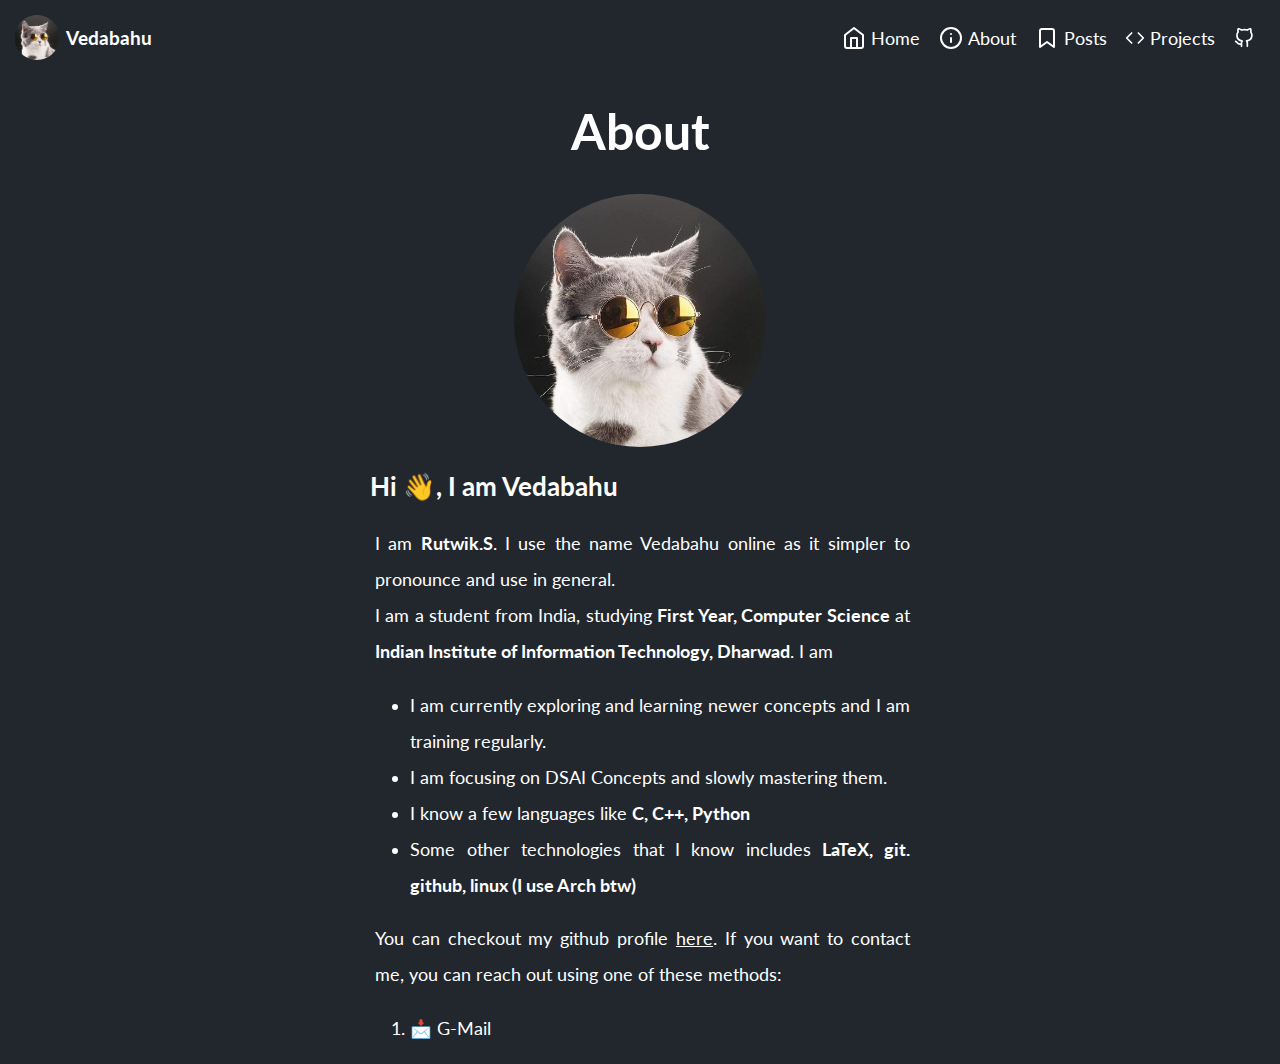
==== about/index.html @ dca1c697 "Initial Commit" ====
<!DOCTYPE html>
<html lang="en">
    <head>
        <meta charset="UTF-8" />
        <meta name="viewport" content="width=device-width, initial-scale=1.0" />
        <link rel="shortcut icon" href="../79869936.jpeg" type="image/x-icon" />
        <link rel="preconnect" href="https://fonts.googleapis.com" />
        <link rel="preconnect" href="https://fonts.gstatic.com" crossorigin />
        <link
            href="https://fonts.googleapis.com/css2?family=Lato:ital,wght@0,100;0,300;0,400;0,700;0,900;1,100;1,300;1,400;1,700;1,900&display=swap"
            rel="stylesheet"
        />
        <title>About me</title>
        <style>
            body {
                font-family: Lato, sans-serif;
                background-color: #22272e;
                color: #ffffff;
                min-height: calc(100vh - 30px);
            }

            header {
                display: flex;
                height: 3%;
                justify-content: space-between;
                /* padding-top: 10px; */
            }

            .intro {
                display: flex;
                min-width: 10%;
                max-width: 25%;
                margin: 0% 0% auto 0%;
                align-items: center;

                img {
                    width: 45px;
                    height: 45px;
                    border-radius: 50%;
                    padding: 0% 5%;
                }
            }

            .links {
                display: flex;
                min-width: 430px;
                width: 23%;
                justify-content: space-between;
                align-items: center;

                div {
                    padding-right: 3%;
                    justify-content: center;

                    svg {
                        fill: none;
                        stroke: #ffffff;
                        stroke-width: 2;
                        transition: 0.3s;
                        height: 35%;
                        padding-right: 5px;
                    }

                    a {
                        display: flex;
                        font-size: large;
                        color: #ffffff;
                        text-decoration: none;
                        transition: 0.3s;
                        align-items: center;
                    }

                    a:hover {
                        color: aqua;

                        svg {
                            stroke: aqua;
                        }
                    }
                }
            }

            h1 {
                text-align: center;
                font-size: calc(1.618 * 17.5px * 1.75); /* golden ratio */
            }

            .avatar {
                display: block;
                height: 20%;
                width: 20%;
                margin: 20px auto;
                border-radius: 50%;
            }

            .main-content {
                max-width: 42.18dvw;
                font-size: 17.5px;
                margin: auto;
                line-height: 4dvh;
                text-align: justify;
                p {
                    padding-left: 5px;
                }

                a {
                    color: inherit;
                }

                strong {
                    font-weight: 700;
                }
            }

            /* p {
                max-width: 1000px;
                font-size: large;
                line-height: 5dvh;
                margin: auto;
            } */
        </style>
    </head>

    <body>
        <header>
            <div class="intro">
                <img src="../79869936.jpeg" alt="Avatar" />
                <h3>Vedabahu</h3>
            </div>
            <div class="links">
                <div class="nav-link">
                    <a href="../index.html">
                        <svg
                            xmlns="http://www.w3.org/2000/svg"
                            width="24"
                            height="24"
                            viewBox="0 0 24 24"
                            fill="none"
                            stroke="currentColor"
                            stroke-width="2"
                            stroke-linecap="round"
                            stroke-linejoin="round"
                            class="feather feather-home"
                        >
                            <path
                                d="M3 9l9-7 9 7v11a2 2 0 0 1-2 2H5a2 2 0 0 1-2-2z"
                            ></path>
                            <polyline points="9 22 9 12 15 12 15 22"></polyline>
                        </svg>
                        Home
                    </a>
                </div>
                <div class="nav-link">
                    <a href="./index.html">
                        <svg
                            xmlns="http://www.w3.org/2000/svg"
                            width="24"
                            height="24"
                            viewBox="0 0 24 24"
                            fill="none"
                            stroke="currentColor"
                            stroke-width="2"
                            stroke-linecap="round"
                            stroke-linejoin="round"
                            class="feather feather-info"
                        >
                            <circle cx="12" cy="12" r="10"></circle>
                            <line x1="12" y1="16" x2="12" y2="12"></line>
                            <line x1="12" y1="8" x2="12.01" y2="8"></line>
                        </svg>
                        About
                    </a>
                </div>
                <div class="nav-link">
                    <a href="../posts/index.html">
                        <svg
                            xmlns="http://www.w3.org/2000/svg"
                            width="24"
                            height="24"
                            viewBox="0 0 24 24"
                            fill="none"
                            stroke="currentColor"
                            stroke-width="2"
                            stroke-linecap="round"
                            stroke-linejoin="round"
                            class="feather feather-bookmark"
                        >
                            <path
                                d="M19 21l-7-5-7 5V5a2 2 0 0 1 2-2h10a2 2 0 0 1 2 2z"
                            ></path>
                        </svg>
                        Posts
                    </a>
                </div>
                <div class="nav-link">
                    <a href="../projects/index.html">
                        <svg
                            xmlns="http://www.w3.org/2000/svg"
                            width="20"
                            height="20"
                            viewBox="0 0 24 24"
                            fill="none"
                            stroke-width="1"
                            stroke-linecap="round"
                            stroke-linejoin="round"
                            class="feather feather-code"
                        >
                            <polyline points="16 18 22 12 16 6"></polyline>
                            <polyline points="8 6 2 12 8 18"></polyline>
                        </svg>
                        Projects
                    </a>
                </div>
                <div class="nav-link">
                    <a
                        href="https://github.com/Vedabahu"
                        target="_blank"
                        rel="noopener noreferrer"
                    >
                        <svg
                            xmlns="http://www.w3.org/2000/svg"
                            width="20"
                            height="20"
                            viewBox="0 0 24 24"
                            fill="none"
                            stroke="currentColor"
                            stroke-width="1"
                            stroke-linecap="round"
                            stroke-linejoin="round"
                            class="feather feather-github"
                        >
                            <path
                                d="M9 19c-5 1.5-5-2.5-7-3m14 6v-3.87a3.37 3.37 0 0 0-.94-2.61c3.14-.35 6.44-1.54 6.44-7A5.44 5.44 0 0 0 20 4.77 5.07 5.07 0 0 0 19.91 1S18.73.65 16 2.48a13.38 13.38 0 0 0-7 0C6.27.65 5.09 1 5.09 1A5.07 5.07 0 0 0 5 4.77a5.44 5.44 0 0 0-1.5 3.78c0 5.42 3.3 6.61 6.44 7A3.37 3.37 0 0 0 9 18.13V22"
                            ></path>
                        </svg>
                    </a>
                </div>
            </div>
        </header>
        <h1>About</h1>
        <img src="../79869936.jpeg" alt="Avatar" class="avatar" />

        <div class="main-content">
            <h2>Hi 👋, I am Vedabahu</h2>
            <p>
                I am <strong>Rutwik.S</strong>. I use the name Vedabahu online
                as it simpler to pronounce and use in general. <br />
                I am a student from India, studying
                <strong>First Year, Computer Science</strong> at
                <strong
                    >Indian Institute of Information Technology, Dharwad</strong
                >. I am
            </p>

            <ul>
                <li>
                    I am currently exploring and learning newer concepts and I
                    am training regularly.
                </li>
                <li>
                    I am focusing on DSAI Concepts and slowly mastering them.
                </li>
                <li>
                    I know a few languages like <strong>C, C++, Python</strong>
                </li>
                <li>
                    Some other technologies that I know includes
                    <strong>LaTeX, git. github, linux (I use Arch btw)</strong>
                </li>
            </ul>

            <p>
                You can checkout my github profile
                <a
                    href="https://github.com/Vedabahu"
                    target="_blank"
                    rel="noopener noreferrer"
                    >here</a
                >. If you want to contact me, you can reach out using one of
                these methods:
            </p>

            <ol>
                <li>📩 G-Mail</li>
            </ol>
        </div>
    </body>
</html>
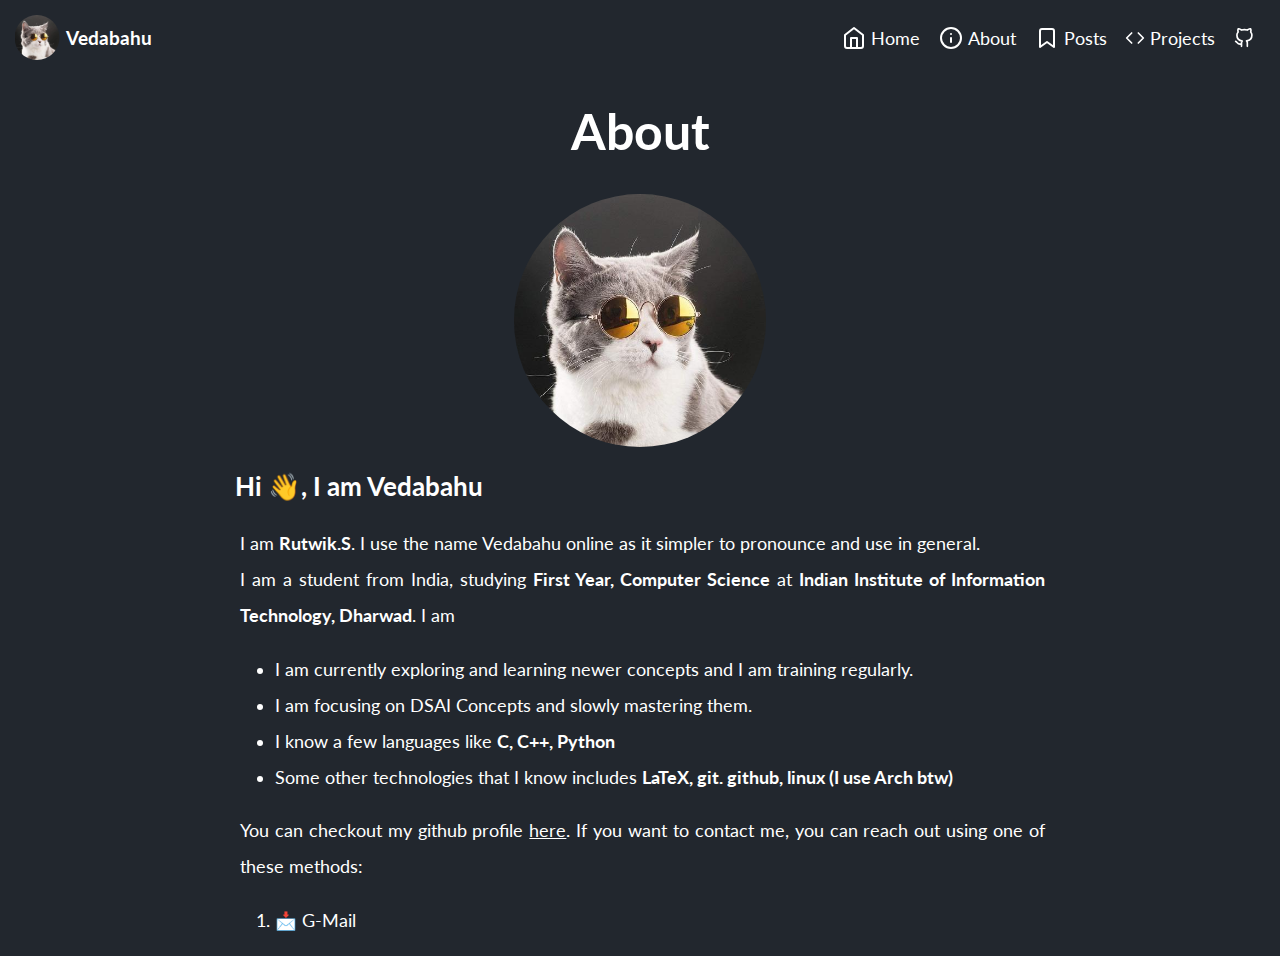
==== commit 00f88dc9: "Added the link to gmail" ====
--- a/about/index.html
+++ b/about/index.html
@@ -94,7 +94,7 @@
             }
 
             .main-content {
-                max-width: 42.18dvw;
+                max-width: min(810px, 95dvh);
                 font-size: 17.5px;
                 margin: auto;
                 line-height: 4dvh;
@@ -110,14 +110,11 @@
                 strong {
                     font-weight: 700;
                 }
-            }
-
-            /* p {
-                max-width: 1000px;
-                font-size: large;
-                line-height: 5dvh;
-                margin: auto;
-            } */
+
+                .mail {
+                    text-decoration: none;
+                }
+            }
         </style>
     </head>
 
@@ -281,7 +278,11 @@
             </p>
 
             <ol>
-                <li>📩 G-Mail</li>
+                <li>
+                    <a href="mailto:23bcs112@iiitdwd.ac.in" class="mail"
+                        >📩 G-Mail</a
+                    >
+                </li>
             </ol>
         </div>
     </body>
